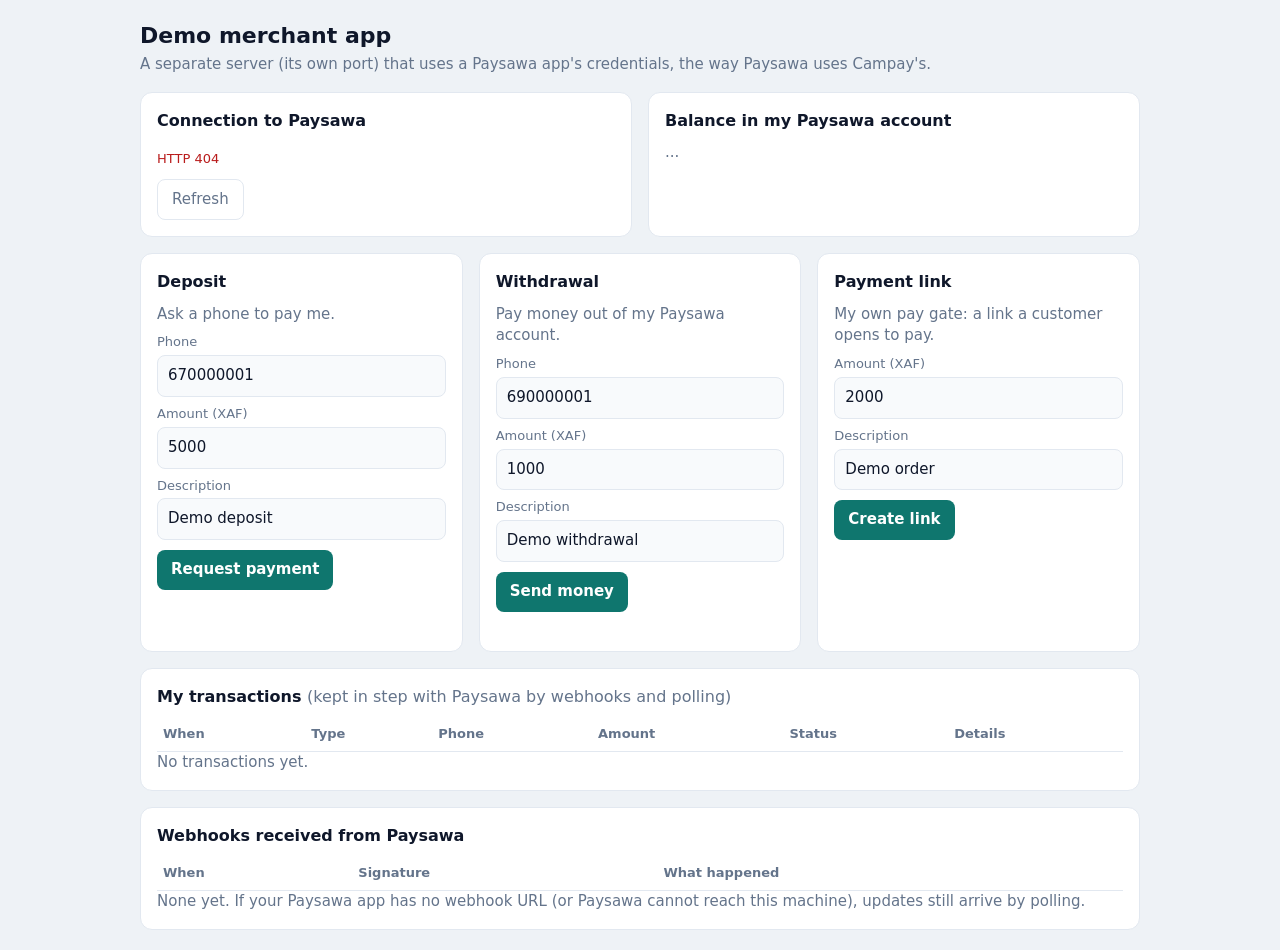
==== merchant_app/static/index.html @ 59b60a2a "hosting" ====
<!doctype html>
<html lang="en">
<head>
<meta charset="utf-8">
<meta name="viewport" content="width=device-width, initial-scale=1">
<title>Demo merchant app (built on Paysawa)</title>
<style>
:root{--bg:#eef2f6;--card:#fff;--text:#0f172a;--muted:#64748b;--brand:#0f766e;--line:#e2e8f0;--ok:#15803d;--bad:#b91c1c;--warn:#b45309;--input:#f8fafc}
@media (prefers-color-scheme:dark){:root{--bg:#0b1220;--card:#121c33;--text:#e5e7eb;--muted:#94a3b8;--brand:#2dd4bf;--line:#22304f;--ok:#4ade80;--bad:#f87171;--warn:#fcd34d;--input:#0e1730}}
*{box-sizing:border-box}
body{margin:0;background:var(--bg);color:var(--text);font:15px/1.45 system-ui,-apple-system,"Segoe UI",Roboto,sans-serif;padding:20px}
.wrap{max-width:1000px;margin:0 auto;display:grid;gap:16px}
h1{margin:0;font-size:22px} h2{margin:0 0 10px;font-size:16px}
.sub{color:var(--muted);margin:2px 0 0}
.card{background:var(--card);border:1px solid var(--line);border-radius:12px;padding:16px}
.grid{display:grid;grid-template-columns:repeat(auto-fit,minmax(260px,1fr));gap:16px}
label{display:block;font-size:13px;color:var(--muted);margin:8px 0 3px}
input{width:100%;font:inherit;padding:9px 10px;border-radius:8px;border:1px solid var(--line);background:var(--input);color:var(--text)}
button{font:inherit;font-weight:600;padding:9px 14px;border:0;border-radius:8px;background:var(--brand);color:#fff;cursor:pointer;margin-top:10px}
@media (prefers-color-scheme:dark){button{color:#04201d}}
button.ghost{background:none;border:1px solid var(--line);color:var(--muted);font-weight:500}
.msg{margin-top:8px;font-size:13px;min-height:1.2em;word-break:break-word}
.ok{color:var(--ok)} .bad{color:var(--bad)} .warn{color:var(--warn)} .muted{color:var(--muted)}
table{width:100%;border-collapse:collapse;font-size:13px} th,td{text-align:left;padding:7px 6px;border-bottom:1px solid var(--line);vertical-align:top}
th{color:var(--muted);font-weight:600}
.pill{display:inline-block;padding:1px 8px;border-radius:99px;font-size:12px;font-weight:600;border:1px solid currentColor}
code{background:var(--input);padding:1px 5px;border-radius:5px;word-break:break-all}
.scroll{overflow-x:auto}
.kv{display:grid;grid-template-columns:auto 1fr;gap:4px 12px;font-size:13px}
</style>
</head>
<body>
<div class="wrap">
  <div>
    <h1>Demo merchant app</h1>
    <p class="sub">A separate server (its own port) that uses a Paysawa app's credentials, the way Paysawa uses Campay's.</p>
  </div>

  <div class="grid">
    <div class="card"><h2>Connection to Paysawa</h2><div class="kv" id="conn"></div><div class="msg" id="connmsg"></div>
      <button class="ghost" id="reload" type="button">Refresh</button></div>
    <div class="card"><h2>Balance in my Paysawa account</h2><div id="bal" class="muted">...</div></div>
  </div>

  <div class="grid">
    <form class="card" id="f-deposit"><h2>Deposit</h2><div class="sub">Ask a phone to pay me.</div>
      <label>Phone</label><input name="phone" value="670000001" inputmode="tel" required>
      <label>Amount (XAF)</label><input name="amount" type="number" min="10" value="5000" required>
      <label>Description</label><input name="description" value="Demo deposit">
      <button type="submit">Request payment</button><div class="msg" id="m-deposit"></div></form>
    <form class="card" id="f-withdraw"><h2>Withdrawal</h2><div class="sub">Pay money out of my Paysawa account.</div>
      <label>Phone</label><input name="phone" value="690000001" inputmode="tel" required>
      <label>Amount (XAF)</label><input name="amount" type="number" min="10" value="1000" required>
      <label>Description</label><input name="description" value="Demo withdrawal">
      <button type="submit">Send money</button><div class="msg" id="m-withdraw"></div></form>
    <form class="card" id="f-link"><h2>Payment link</h2><div class="sub">My own pay gate: a link a customer opens to pay.</div>
      <label>Amount (XAF)</label><input name="amount" type="number" min="10" value="2000" required>
      <label>Description</label><input name="description" value="Demo order">
      <button type="submit">Create link</button><div class="msg" id="m-link"></div></form>
  </div>

  <div class="card"><h2>My transactions <span class="muted" style="font-weight:400">(kept in step with Paysawa by webhooks and polling)</span></h2>
    <div class="scroll"><table><thead><tr><th>When</th><th>Type</th><th>Phone</th><th>Amount</th><th>Status</th><th>Details</th></tr></thead><tbody id="rows"></tbody></table></div>
    <div class="muted" id="empty">No transactions yet.</div></div>

  <div class="card"><h2>Webhooks received from Paysawa</h2>
    <div class="scroll"><table><thead><tr><th>When</th><th>Signature</th><th>What happened</th></tr></thead><tbody id="hooks"></tbody></table></div>
    <div class="muted" id="nohooks">None yet. If your Paysawa app has no webhook URL (or Paysawa cannot reach this machine), updates still arrive by polling.</div></div>
</div>
<script>
(function () {
  "use strict";
  function $(id) { return document.getElementById(id); }
  function el(tag, cls, text) { var e = document.createElement(tag); if (cls) e.className = cls; if (text != null) e.textContent = text; return e; }
  function clear(n) { while (n.firstChild) n.removeChild(n.firstChild); }
  function money(n) { return String(n).replace(/\B(?=(\d{3})+(?!\d))/g, " ") + " XAF"; }
  function when(iso) { try { return new Date(iso).toLocaleString(undefined, { dateStyle: "short", timeStyle: "medium" }); } catch (e) { return iso; } }
  async function api(method, path, body) {
    var res = await fetch(path, { method: method, headers: body ? { "Content-Type": "application/json" } : {}, body: body ? JSON.stringify(body) : undefined });
    var data = {}; try { data = await res.json(); } catch (e) {}
    if (!res.ok) { var er = (data && data.error) || {}; throw new Error((er.code ? er.code + ": " : "") + (er.message || ("HTTP " + res.status))); }
    return data;
  }
  function say(id, text, cls) { var m = $(id); m.textContent = text; m.className = "msg " + (cls || ""); }
  function pill(status) { var cls = status === "SUCCESSFUL" ? "ok" : status === "FAILED" ? "bad" : "warn"; return el("span", "pill " + cls, status); }
  function kv(box, k, v) { box.appendChild(el("span", "muted", k)); box.appendChild(el("span", "", v)); }
  function safeHref(u) { try { var p = new URL(u); return p.protocol === "https:" || p.protocol === "http:" ? p.href : null; } catch (e) { return null; } }

  async function loadStatus() {
    var box = $("conn"); clear(box);
    try {
      var s = await api("GET", "/api/status");
      kv(box, "Paysawa API", s.paysawa_base_url); kv(box, "App username", s.username || "(not set)");
      kv(box, "Webhook URL to give Paysawa", s.webhook_url); kv(box, "Webhook key", s.has_webhook_key ? "configured" : "(not set)");
      say("connmsg", s.configured ? (s.error ? "Cannot use Paysawa: " + s.error : "Connected.") : "Not configured: fill merchant_app/.env and restart.", s.error || !s.configured ? "bad" : "ok");
      var bal = $("bal"); clear(bal);
      if (s.balance) { bal.className = ""; bal.appendChild(el("div", "", money(s.balance.total_balance))); bal.appendChild(el("div", "muted", "held for pending withdrawals: " + money(s.balance.held_balance || 0))); }
      else { bal.className = "muted"; bal.textContent = "unavailable"; }
    } catch (e) { say("connmsg", e.message, "bad"); }
  }
  async function loadRows() {
    try {
      var t = (await api("GET", "/api/transactions")).data, body = $("rows"); clear(body);
      $("empty").hidden = t.length > 0;
      t.forEach(function (r) {
        var tr = el("tr");
        tr.appendChild(el("td", "", when(r.created_at))); tr.appendChild(el("td", "", r.kind.replace("_", " ")));
        tr.appendChild(el("td", "", r.phone || "-")); tr.appendChild(el("td", "", money(r.amount)));
        var st = el("td"); st.appendChild(pill(r.status)); tr.appendChild(st);
        var d = el("td", "muted");
        if (r.link) { var h = safeHref(r.link); if (h) { var a = el("a", "", "open pay link"); a.href = h; a.target = "_blank"; a.rel = "noopener"; d.appendChild(a); d.appendChild(document.createElement("br")); } }
        if (r.status === "PENDING" && r.ussd_code) d.appendChild(el("div", "", "Approve on the phone (or dial " + r.ussd_code + ")"));
        if (r.operator) d.appendChild(el("div", "", r.operator));
        if (r.note) d.appendChild(el("div", "", r.note));
        d.appendChild(el("div", "", "ref " + r.reference));
        tr.appendChild(d); body.appendChild(tr);
      });
    } catch (e) { /* shown by the connection card */ }
  }
  async function loadHooks() {
    try {
      var h = (await api("GET", "/api/webhook-log")).data, body = $("hooks"); clear(body);
      $("nohooks").hidden = h.length > 0;
      h.forEach(function (x) {
        var tr = el("tr"); tr.appendChild(el("td", "", when(x.time)));
        var s = el("td"); s.appendChild(el("span", "pill " + (x.valid ? "ok" : "bad"), x.valid ? "VALID" : "INVALID")); tr.appendChild(s);
        var d = el("td"); d.appendChild(el("div", "", x.summary)); d.appendChild(el("code", "", JSON.stringify(x.params))); tr.appendChild(d); body.appendChild(tr);
      });
    } catch (e) {}
  }
  function form(id, msgId, path, build, done) {
    $(id).addEventListener("submit", async function (ev) {
      ev.preventDefault(); say(msgId, "Working...", "muted");
      var f = ev.target;
      try { var out = await api("POST", path, build(f)); say(msgId, done(out), "ok"); loadRows(); loadStatus(); }
      catch (e) { say(msgId, e.message, "bad"); }
    });
  }
  form("f-deposit", "m-deposit", "/api/deposit", function (f) { return { phone: f.phone.value, amount: Number(f.amount.value), description: f.description.value }; },
       function (o) { return "Request sent (" + o.status + "). " + (o.status === "PENDING" ? "Approve it on the phone." : ""); });
  form("f-withdraw", "m-withdraw", "/api/withdraw", function (f) { return { phone: f.phone.value, amount: Number(f.amount.value), description: f.description.value }; },
       function (o) { return "Withdrawal " + o.status + "."; });
  form("f-link", "m-link", "/api/payment-link", function (f) { return { amount: Number(f.amount.value), description: f.description.value }; },
       function (o) { return "Link created: " + o.link; });
  $("reload").addEventListener("click", function () { loadStatus(); loadRows(); loadHooks(); });
  loadStatus(); loadRows(); loadHooks();
  setInterval(function () { loadRows(); loadHooks(); }, 3000);
  setInterval(loadStatus, 15000);
})();
</script>
</body>
</html>
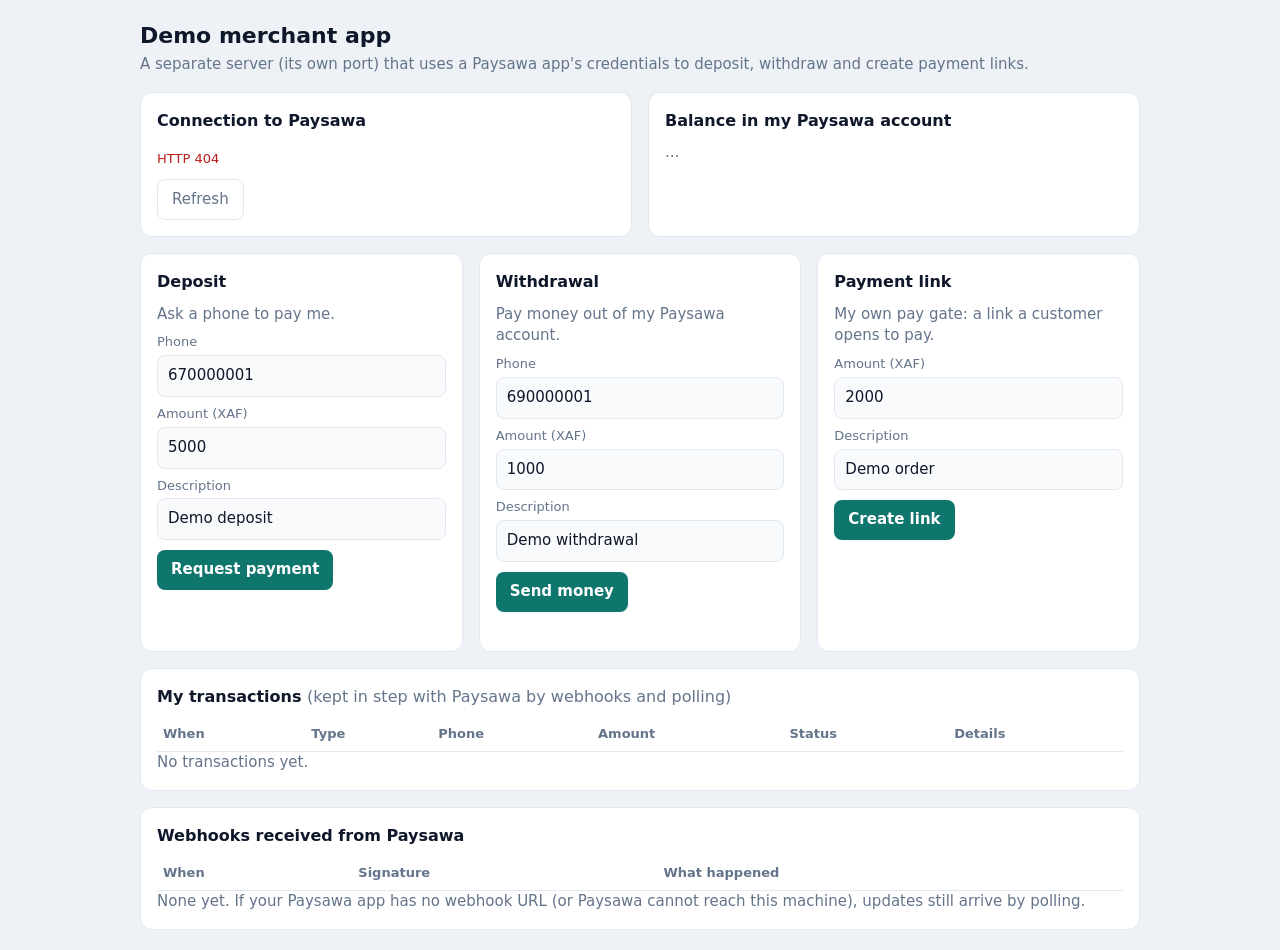
==== commit 92a37059: "docs-in" ====
--- a/merchant_app/static/index.html
+++ b/merchant_app/static/index.html
@@ -33,7 +33,7 @@
 <div class="wrap">
   <div>
     <h1>Demo merchant app</h1>
-    <p class="sub">A separate server (its own port) that uses a Paysawa app's credentials, the way Paysawa uses Campay's.</p>
+    <p class="sub">A separate server (its own port) that uses a Paysawa app's credentials to deposit, withdraw and create payment links.</p>
   </div>
 
   <div class="grid">
